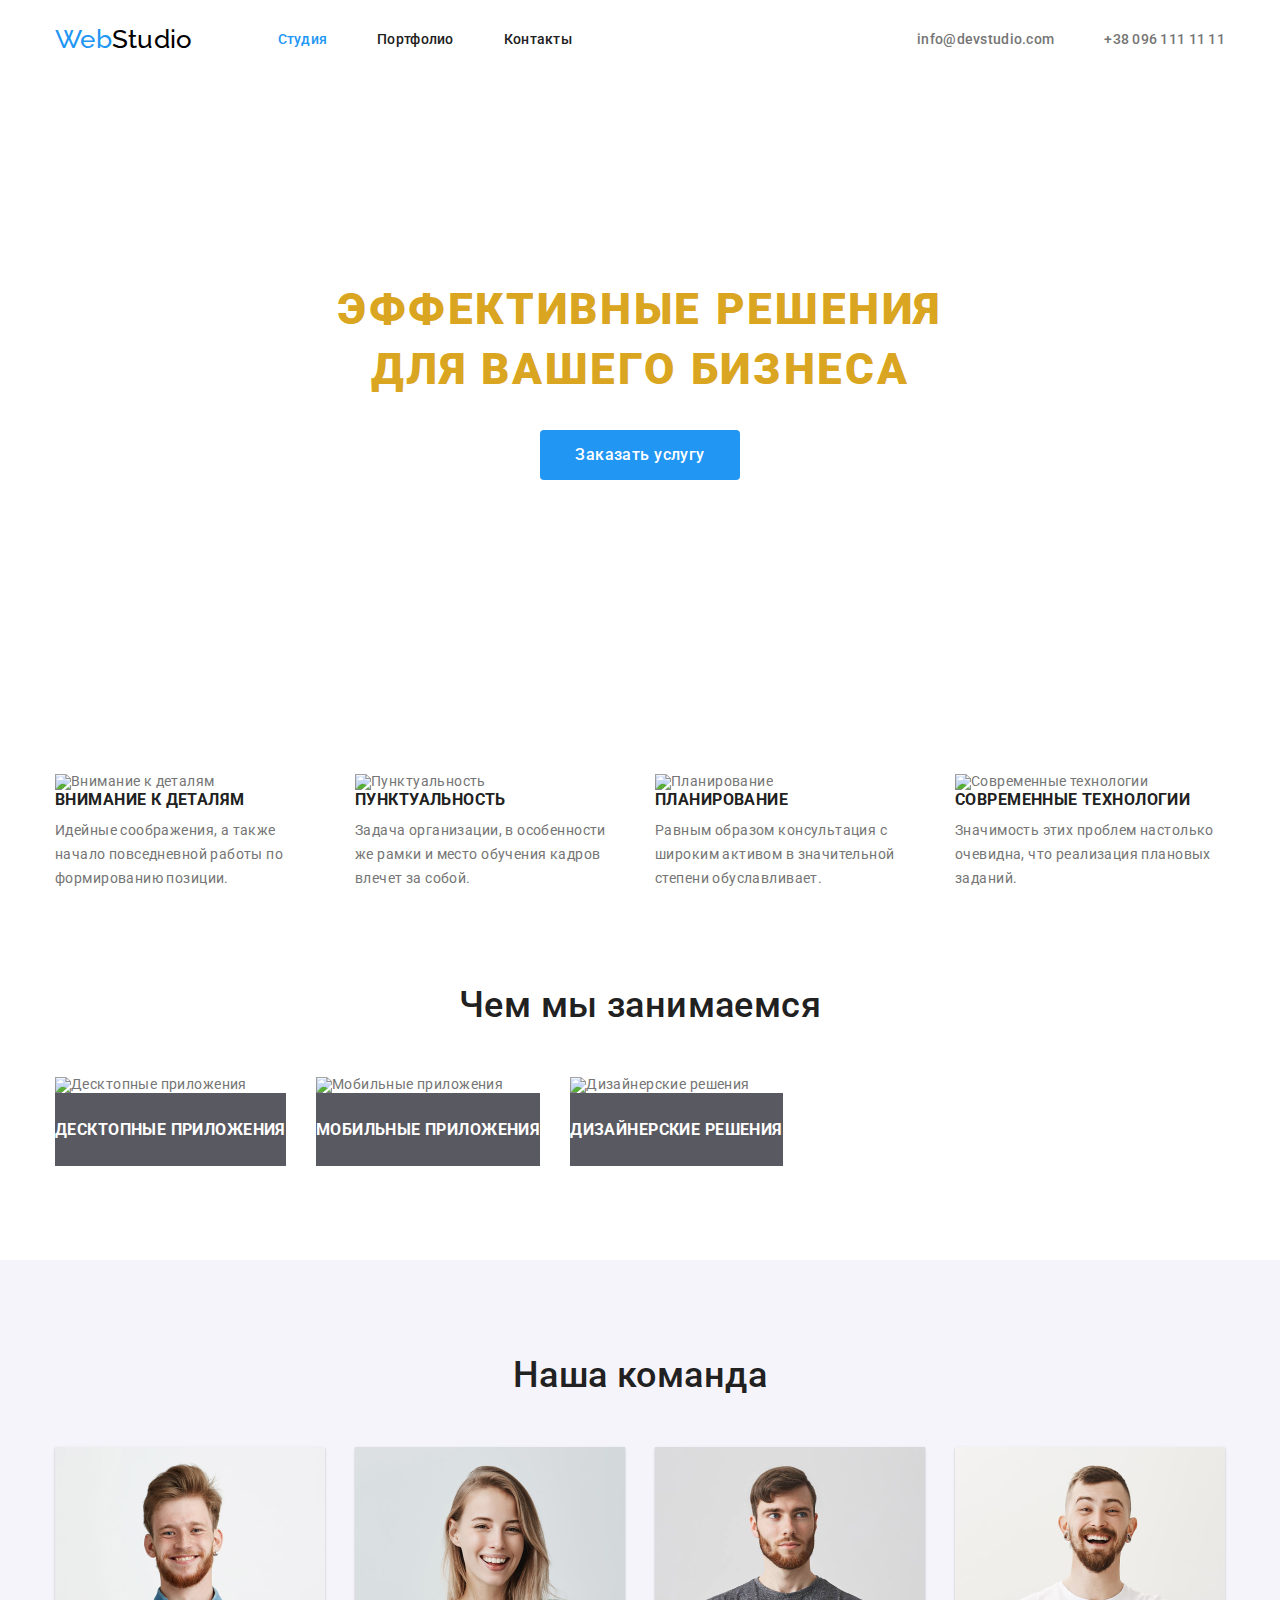
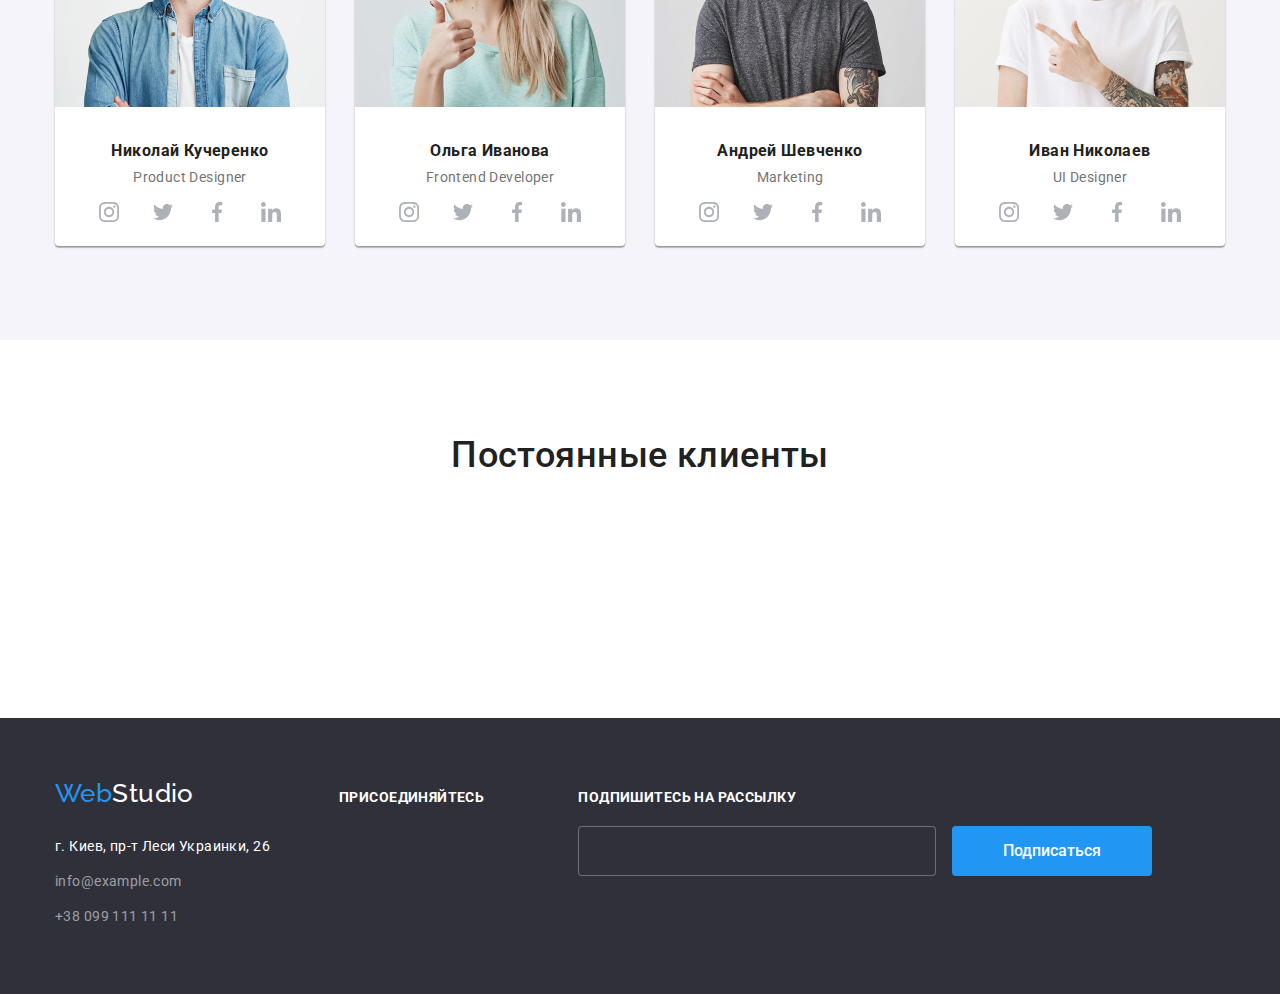
==== index.html @ 54e76c21 "1-е сохранение" ====
<!DOCTYPE html>
<html lang="ru">

<head>
  <meta charset="UTF-8">
  <meta name="viewport" content="width=device-width, initial-scale=1.0">
  <title>WebStudio</title>
  <link href="https://fonts.googleapis.com/css2?family=Raleway:wght@700&family=Roboto:wght@400;500;700;900&display=swap"
    rel="stylesheet">
  <link rel="stylesheet" href="https://cdnjs.cloudflare.com/ajax/libs/modern-normalize/0.7.0/modern-normalize.min.css">
  <link rel="stylesheet" href="./css/styles.css">
</head>

<body>
  <header class="page-header">
    <div class="contener main-nav">
      <nav class="site-nav">
        <a class="logo link" href="./index.html"><span class="logo web">Web</span>Studio</a> 
        <ul class="site-nav list">
          <li class="site-nav current"><a class="link" href="./index.html">Студия</a></li>
          <li><a class="link" href="./portfolio.html">Портфолио</a></li>
          <li><a class="link" href="">Контакты</a></li>
        </ul> 
      </nav>

      <address class="address">
        <ul class="address list">
          <li>
            <a class="link" href="mailto:info@devstudio.com">info@devstudio.com</a>
          </li>
          <li>
            <a class="link" href="callto:+380961111111">+38 096 111 11 11</a>
          </li>
        </ul>
      </address>
    </div>
  </header>

  <main>
    <section class="section hero">
      <div class="contener">
        <h1>Эффективные решения<br>для вашего бизнеса</h1>
        <a class="button link" href="">Заказать услугу</a>
      </div>
    </section>

    <!--Секция О нас-->
    <section class="about-us section">
      <div class="contener">
        <h2 hidden>О нас</h2>
        <ul class="about-us-items list">
          <li>
              <img src="#" alt="Внимание к деталям">
            <h3>Внимание к деталям</h3>
            <p>Идейные соображения, а также начало повседневной работы по формированию позиции.</p>
          </li>
          <li>
            <img src="#" alt="Пунктуальность">
            <h3>Пунктуальность</h3>
            <p>Задача организации, в особенности же рамки и место обучения кадров влечет за собой.</p>
          </li>
          <li>
            <img src="#" alt="Планирование">
            <h3>Планирование</h3>
            <p>Равным образом консультация с широким активом в значительной степени обуславливает.</p>
          </li>
          <li>
            <img src="#" alt="Современные технологии">
            <h3>Современные технологии</h3>
            <p>Значимость этих проблем настолько очевидна, что реализация плановых заданий.</p>
          </li>
        </ul>
      </div>
    </section>

    <!--Секция Чем мы занимаемся-->
    <section class="what-we-do section ">
      <div class="contener">
        <h2>Чем мы занимаемся</h2>
        <ul class="what-we-do-items list">
          <li>
            <img src="./images/What-we-do/do-img.jpg" alt="Десктопные приложения">
            <a class="link" href="">
              <h3>Десктопные приложения</h3>
            </a>
          </li>
          <li>
            <img src="./images/What-we-do/do-box.jpg" alt="Мобильные приложения">
            <a class="link" href="">
              <h3>Мобильные приложения</h3>
            </a>
          </li>
          <li>
            <img src="./images/What-we-do/do-img2.jpg" alt="Дизайнерские решения">
            <a class="link" href="">
              <h3>Дизайнерские решения</h3>
            </a>
          </li>
        </ul>
      </div>
    </section>

    <!--Секция Наша команда-->
    <section class="section our-team">
      <div class="contener">
        <h2>Наша команда</h2>
        <ul class="our-team-items list">

          <!--Карточка1-->
          <li class="our-team-item">
            <img src="./images/our-team/nikolay.jpg" alt="Николай Кучеренко">
            <h3>Николай Кучеренко</h3>
            <p>Product Designer</p>
            <ul class="our-team-cocial-list list">
              <li>
                <a class="link" href="" aria-label="иконка инстаграм">
                  <svg>
                    <use href="./images/our-team/svg/sprite.svg#instagram"></use>
                  </svg>
                </a>
              </li>
              <li>
                <a class="link" href="" aria-label="иконка твиттер">
                  <svg>
                    <use href="./images/our-team/svg/sprite.svg#twitter"></use>
                  </svg>
                </a>
              </li>
              <li>
                <a class="link" href="" aria-label="иконка фейсбук">
                  <svg>
                    <use href="./images/our-team/svg/sprite.svg#facebook"></use>
                  </svg>
                </a>
              </li>
              <li>
                <a class="link" href="" aria-label="иконка линкедин">
                  <svg>
                    <use href="./images/our-team/svg/sprite.svg#linkedin"></use>
                  </svg>
                </a>
              </li>
            </ul>
          </li>

          <!--Карточка2-->
          <li class="our-team-item">
            <img src="./images/our-team/olga.jpg" alt="Ольга Иванова">
            <h3>Ольга Иванова</h3>
            <p>Frontend Developer</p>
            <ul class="our-team-cocial-list list">
              <li>
                <a class="link" href="" aria-label="иконка инстаграм">
                  <svg>
                    <use href="./images/our-team/svg/sprite.svg#instagram"></use>
                  </svg>
                </a>
              </li>
              <li>
                <a class="link" href="" aria-label="иконка твиттер">
                  <svg>
                    <use href="./images/our-team/svg/sprite.svg#twitter"></use>
                  </svg>
                </a>
              </li>
              <li>
                <a class="link" href="" aria-label="иконка фейсбук">
                  <svg>
                    <use href="./images/our-team/svg/sprite.svg#facebook"></use>
                  </svg>
                </a>
              </li>
              <li>
                <a class="link" href="" aria-label="иконка линкедин">
                  <svg>
                    <use href="./images/our-team/svg/sprite.svg#linkedin"></use>
                  </svg>
                </a>
              </li>
            </ul>
          </li>
        
          <!--Карточка3-->
          <li class="our-team-item">
            <img src="./images/our-team/andrey.jpg" alt="Андрей Шевченко">
            <h3>Андрей Шевченко</h3>
            <p>Marketing</p>
            <ul class="our-team-cocial-list list">
              <li>
                <a class="link" href="" aria-label="иконка инстаграм">
                  <svg>
                    <use href="./images/our-team/svg/sprite.svg#instagram"></use>
                  </svg>
                </a>
              </li>
              <li>
                <a class="link" href="" aria-label="иконка твиттер">
                  <svg>
                    <use href="./images/our-team/svg/sprite.svg#twitter"></use>
                  </svg>
                </a>
              </li>
              <li>
                <a class="link" href="" aria-label="иконка фейсбук">
                  <svg>
                    <use href="./images/our-team/svg/sprite.svg#facebook"></use>
                  </svg>
                </a>
              </li>
              <li>
                <a class="link" href="" aria-label="иконка линкедин">
                  <svg>
                    <use href="./images/our-team/svg/sprite.svg#linkedin"></use>
                  </svg>
                </a>
              </li>
            </ul>
          </li>

          <!--Карточка4-->
          <li class="our-team-item">
            <img src="./images/our-team/ivan.jpg" alt="Иван Николаев">
            <h3>Иван Николаев</h3>
            <p>UI Designer</p>
            <ul class="our-team-cocial-list list">
              <li>
                <a class="link" href="" aria-label="иконка инстаграм">
                  <svg>
                    <use href="./images/our-team/svg/sprite.svg#instagram"></use>
                  </svg>
                </a>
              </li>
              <li>
                <a class="link" href="" aria-label="иконка твиттер">
                  <svg>
                    <use href="./images/our-team/svg/sprite.svg#twitter"></use>
                  </svg>
                </a>
              </li>
              <li>
                <a class="link" href="" aria-label="иконка фейсбук">
                  <svg>
                    <use href="./images/our-team/svg/sprite.svg#facebook"></use>
                  </svg>
                </a>
              </li>
              <li>
                <a class="link" href="" aria-label="иконка линкедин">
                  <svg>
                    <use href="./images/our-team/svg/sprite.svg#linkedin"></use>
                  </svg>
                </a>
              </li>
            </ul>
          </li>
        </ul>
      </div>
    </section>

    <!--Секция Постоянные клиенты-->
    <section class="our-clients section">
      <div class="contener">
        <h2>Постоянные клиенты</h2>
        <ul class="list">
          <li>
            <a class="link" href="">
              <img src="#" alt="">
            </a>
          </li>
          <li>
            <a class="link" href="">
              <img src="#" alt="">
            </a>
          </li>
          <li>
            <a class="link" href="">
              <img src="#" alt="">
            </a>
          </li>
          <li>
            <a class="link" href="">
              <img src="#" alt="">
            </a>
          </li>
          <li>
            <a class="link" href="">
              <img src="#" alt="">
            </a>
          </li>
          <li>
            <a class="link" href="">
              <img src="#" alt="">
            </a>
          </li>
        </ul>
      </div>
    </section>
  </main>
  
  <footer>
    <div class="footer contener">

      <div class="footer-address">
        <a class="footer logo link" href="./index.html"><span class="logo web">Web</span>Studio</a>
        <ul class="footer list">
          <li>г. Киев, пр-т Леси Украинки, 26</li>
          <li><a class="link" href="mailto:info@example.com">info@example.com</a></li>
          <li><a class="link" href="callto:+380991111111">+38 099 111 11 11</a></li>
        </ul>
      </div>
      
      <div class="footer-join-us">
        <b class="footer-titles">Присоединяйтесь</b>
        <ul class="list">
          <li><a class="link" href="" aria-label="иконка инстаграм"></a></li>
          <li><a class="link" href="" aria-label="иконка твиттер"></a></li>
          <li><a class="link" href="" aria-label="иконка фейсбук"></a></li>
          <li><a class="link" href="" aria-label="иконка линкедин"></a></li>
        </ul>
      </div>
      
      <div class="footer-subscribe-form">
        <b class="footer-titles">Подпишитесь на рассылку</b><br>
        <input type="email" name="#" id="#">
        <button class="button">Подписаться</button>
      </div>
    </div>
  </footer>
</body>

</html>
---- css/styles.css ----
:root{
    --primary-text-color: #757575;
    --title-text-color: #212121;
    --accent-color: #2196F3;
    --primary-bg-color: #ffffff;
    --second-bg-color: #F5F4FA;
}

html {
  box-sizing: border-box;
}

*,
*::before,
*::after {
  box-sizing: inherit;

}

body{
    background-color: var(--primary-bg-color);
    color: var(--primary-text-color);
    font-family: 'Raleway', sans-serif;
    font-family: 'Roboto', sans-serif;
    font-weight: normal;
    font-size: 14px;
    line-height: 1.14;
    letter-spacing: 0.03em;
}

.link{
    text-decoration: none;
}

h1{
    font-weight: 900;
    font-size: 44px;
    line-height: 1.36;
    letter-spacing: 0.06em;
    text-transform: uppercase;
}
h2{
    color: var(--title-text-color);
    font-weight: 500;
    font-size: 36px;
    line-height: 1.19;
}

h3{
    color: var(--title-text-color);
    font-weight: 700;
    text-transform: uppercase;
    font-size: 16px;
    line-height: 1.19;
}

footer {
    background-color: #2F303A;;
}

.footer.list{
    line-height: 2.5;
}

.footer.list a{
    color: #ffffff8a;
}

.footer-address{
    color: var(--primary-bg-color);
}

.footer-titles{
    color: var(--primary-bg-color);
    text-transform: uppercase;
}


.list{
    list-style: none;
    padding: 0;
    margin: 0;
}

/* Logo */

.logo.link{
    color: #000000;
    font-family: Raleway;
    font-weight: 500;
    font-size: 26px;
    line-height: 1.19;
    padding-top: 24px;
    padding-bottom: 25px;
    
}

.logo .web{
    color: var(--accent-color);
}

.footer.logo.link{
    color: var(--primary-bg-color);
}

/* Header */

.page-header{
    font-weight: 500;
    letter-spacing: 0.02em
}

.contener{
    margin-left: auto;
    margin-right: auto;
    width: 1200px;
    padding-left: 15px;
    padding-right: 15px;
}

.main-nav{
    display: flex;
    align-items: center;
}

/* Site nav */

.site-nav{
    display: flex;
    align-items: center;
}

.site-nav ul{
    margin-left: 85px;
}

.site-nav li:not(:last-child){
    margin-right: 50px;
}

.site-nav li{
    display: block;
} 

.site-nav a{
    display: block;
    padding-top: 32px;
    padding-bottom: 32px;

    color: var(--title-text-color);
}

.site-nav .list a:hover,
.site-nav .list a:focus{
    color: var(--accent-color);
}

.site-nav .current a{
    color: var(--accent-color);
}

/* Address */

.address.list{
    display: flex;
}

.address{
    margin-left: auto;
}

.address li{
    padding-top: 32px;
    padding-bottom: 32px;
}

.address li:not(:last-child){
    margin-right: 50px;
}

.address a{
    color: var(--primary-text-color);
    font-style: normal;
}

.address a:hover,
.address a:focus{
    color: var(--accent-color);
}

/* Section */

/* Section Hero */

.section.hero h1{
    color: goldenrod; /* После установки фоновой картинки изменить на #FFFFFF */
    margin-top: 0;
    margin-bottom: 30px;
}
.hero{
    text-align: center;
}

.section.hero{
    padding-top: 200px;
    padding-bottom: 200px;
    /* background-color: #cccccc;
    background-image: url("../images/hero/hero-bg.jpg");
    background: rgba(47, 48, 58, 0.8);
    height: 600px;
    background-position: center; 
    background-repeat: no-repeat; 
    background-size: cover; */
}

/* About us */

.about-us.section{
    padding-top: 94px;
    padding-bottom: 47px;
}

.about-us-items{
    display: flex;
    margin: -15px;
}

.about-us-items li{
    width: 270px;
    margin: 15px;
}

.about-us.section h3{
    margin-top: 0;
    margin-bottom: 10px;
}

.about-us.section p{
    line-height: 1.71;
    margin-top: 0;
    margin-bottom: 0;
}

/* Section What we do */

.what-we-do-items{
    display: flex;
    margin: -15px;
}

.what-we-do-items li{
    margin: 15px;
}

.what-we-do h3{
    color: var(--primary-bg-color);
    background-color: rgba(47, 48, 58, 0.8);
    text-align: center;
    margin-top: 0;
    margin-bottom: 0;
    padding-top: 27px;
    padding-bottom: 27px;
}

.what-we-do.section{
    padding-top: 47px;
    padding-bottom: 94px;
}

.what-we-do h2{
    margin-top: 0;
    margin-bottom: 50px;
    text-align: center;
}

/* Section Our team */

.section.our-team{
    padding-top: 94px;
    padding-bottom: 94px;
    background: var(--second-bg-color);
}

.our-team-items{
    display: flex;
    margin: -15px;
}

.our-team-items > li{
    margin: 15px;
    background-color: var(--primary-bg-color);
    text-align: center;
    box-shadow: 0px 2px 1px rgba(0, 0, 0, 0.2), 0px 1px 1px rgba(0, 0, 0, 0.14), 0px 1px 3px rgba(0, 0, 0, 0.12);
    border-radius: 0px 0px 4px 4px;
}

/* .our-team-items li:not(:last-child){
    margin-right: 30px;
} */

.our-team h2{
    margin-top: 0;
    margin-bottom: 50px;
    text-align: center;
}

.our-team img{
    margin-bottom: 30px;

}

.our-team h3{
    text-transform: capitalize;
    margin-top: 0;
    margin-bottom: 10px;
}

.our-team p{
    margin-top: 0;
    margin-bottom: 16px;
}

/* our-team-cocial-list icons SVG */

.our-team-cocial-list{
    display: flex;
    margin: -5px;
    align-items: center;
    justify-content: center;
}

.our-team-cocial-list li{
    margin: 5px;
}

.our-team-cocial-list a{
    display: flex;
    width: 44px;
    height: 44px;
    border-radius: 44px;
    background-color: #fff;
    justify-content: center;
    align-items: center;
}

.our-team-cocial-list svg{
    width: 20px;
    height: 20px;
    margin-bottom: 24px;
}

/* Section Our Clients */

.our-clients.section{
    padding-top: 94px;
    padding-bottom: 95px;
}

.our-clients h2{
    margin-top: 0;
    margin-bottom: 50px;
    text-align: center;
}

/* Footer */

.footer.contener{
    display: flex;
}

.footer.logo.link{
    display: block;
    padding-top: 0;
    padding-bottom: 20px;
}

.footer-address{
    margin-top: 60px;
    margin-right: 69px;
    margin-bottom: 60px;
}

.footer-join-us{
    margin-top: 72px;
    margin-right: 94px;
}

.footer-subscribe-form{
    margin-top: 72px;
}

.footer-subscribe-form input{
    width: 358px;
    height: 50px;
    margin-top: 20px;
    margin-right: 12px;
    background-color: #2F303A;
    border: 1px solid rgba(255, 255, 255, 0.3);
    border-radius: 4px;
    color: rgba(255, 255, 255, 0.6);;
}

/* Button */

.button{
    color: var(--primary-bg-color);
    background-color: var(--accent-color);
    font-weight: 500;
    font-size: 16px;
    line-height: 1.87;
    display: inline-block;
    border-radius: 4px;
    padding: 10px 32px;
    min-width: 200px;
    height: 50px;
    text-align: center;
    border: none;
}


/* Portfolio */

.portfolio.section{
    padding-top: 93px;
    padding-bottom: 74px;
    border: 1px solid #ECECEC;
}

/* Button выбора работ портфолио */

.portfolio-buttons{
    margin-bottom: 34px;
    display: flex;
    justify-content: center;
}

.portfolio-buttons ul{
    display: flex;
}

.portfolio-buttons li:not(:last-child){
    margin-right: 8px;
}

.portfolio-button{
    color: var(--title-text-color);
    background: var(--second-bg-color);
    font-weight: 500;
    font-size: 16px;
    line-height: 1.62;
    display: inline-block;
    border-radius: 4px;
    padding: 6px 22px;
    height: 38px;
    text-align: center;
    border: none;
}

/* Portfolio Items */

/* Вариант №1 вёрстки элементов портфолио */
/*
.portfolio-item{
    display: flex;
    flex-wrap: wrap;
    justify-content: center
}

.portfolio-item li{
    width: 370px;
}

.portfolio-item li:not(:nth-child(3n)){
    margin-right: 30px;
}

.portfolio-item li:not(:nth-last-child(-n + 3)){
    margin-bottom: 30px;
}
*/

/* Вариант №2 вёрстки элементов портфолио */
/*
.portfolio-item{
    display: flex;
    flex-wrap: wrap;
    justify-content: center
}

.portfolio-item li{
    width: calc((100% - 30px*2) / 3 );
}

.portfolio-item li:not(:nth-child(3n)){
    margin-right: 30px;
}

.portfolio-item li:not(:nth-last-child(-n + 3)){
    margin-bottom: 30px;
} 
*/

/* Вариант №3 вёрстки элементов портфолио */

.portfolio-item{
    display: flex;
    flex-wrap: wrap;
    justify-content: center;
    margin: -15px;
}

.portfolio-item li{
    width: 370px;
}

.portfolio-item li{
    margin: 15px;
}
/* Конец Вариант №3 вёрстки элементов портфолио */

.portfolio-item img{
    margin-bottom: 20px;
}

.portfolio-item a{
    color: var(--primary-text-color);
    display: block;
}
.portfolio-item h3{
    text-transform: capitalize;
    margin-top: 0;
    margin-bottom: 4;
}

.portfolio-item .active-paragraph{
    color: var(--primary-bg-color);
    background-color: var(--accent-color);
    margin-top: 0;
    margin-bottom: 0;
}

.portfolio-item p{
    margin-top: 0;
    margin-bottom: 20px;
}


/* Для проверки вёрстки */
/* ouline: 2px solid color: tomato; */
/* background-color: tomato */
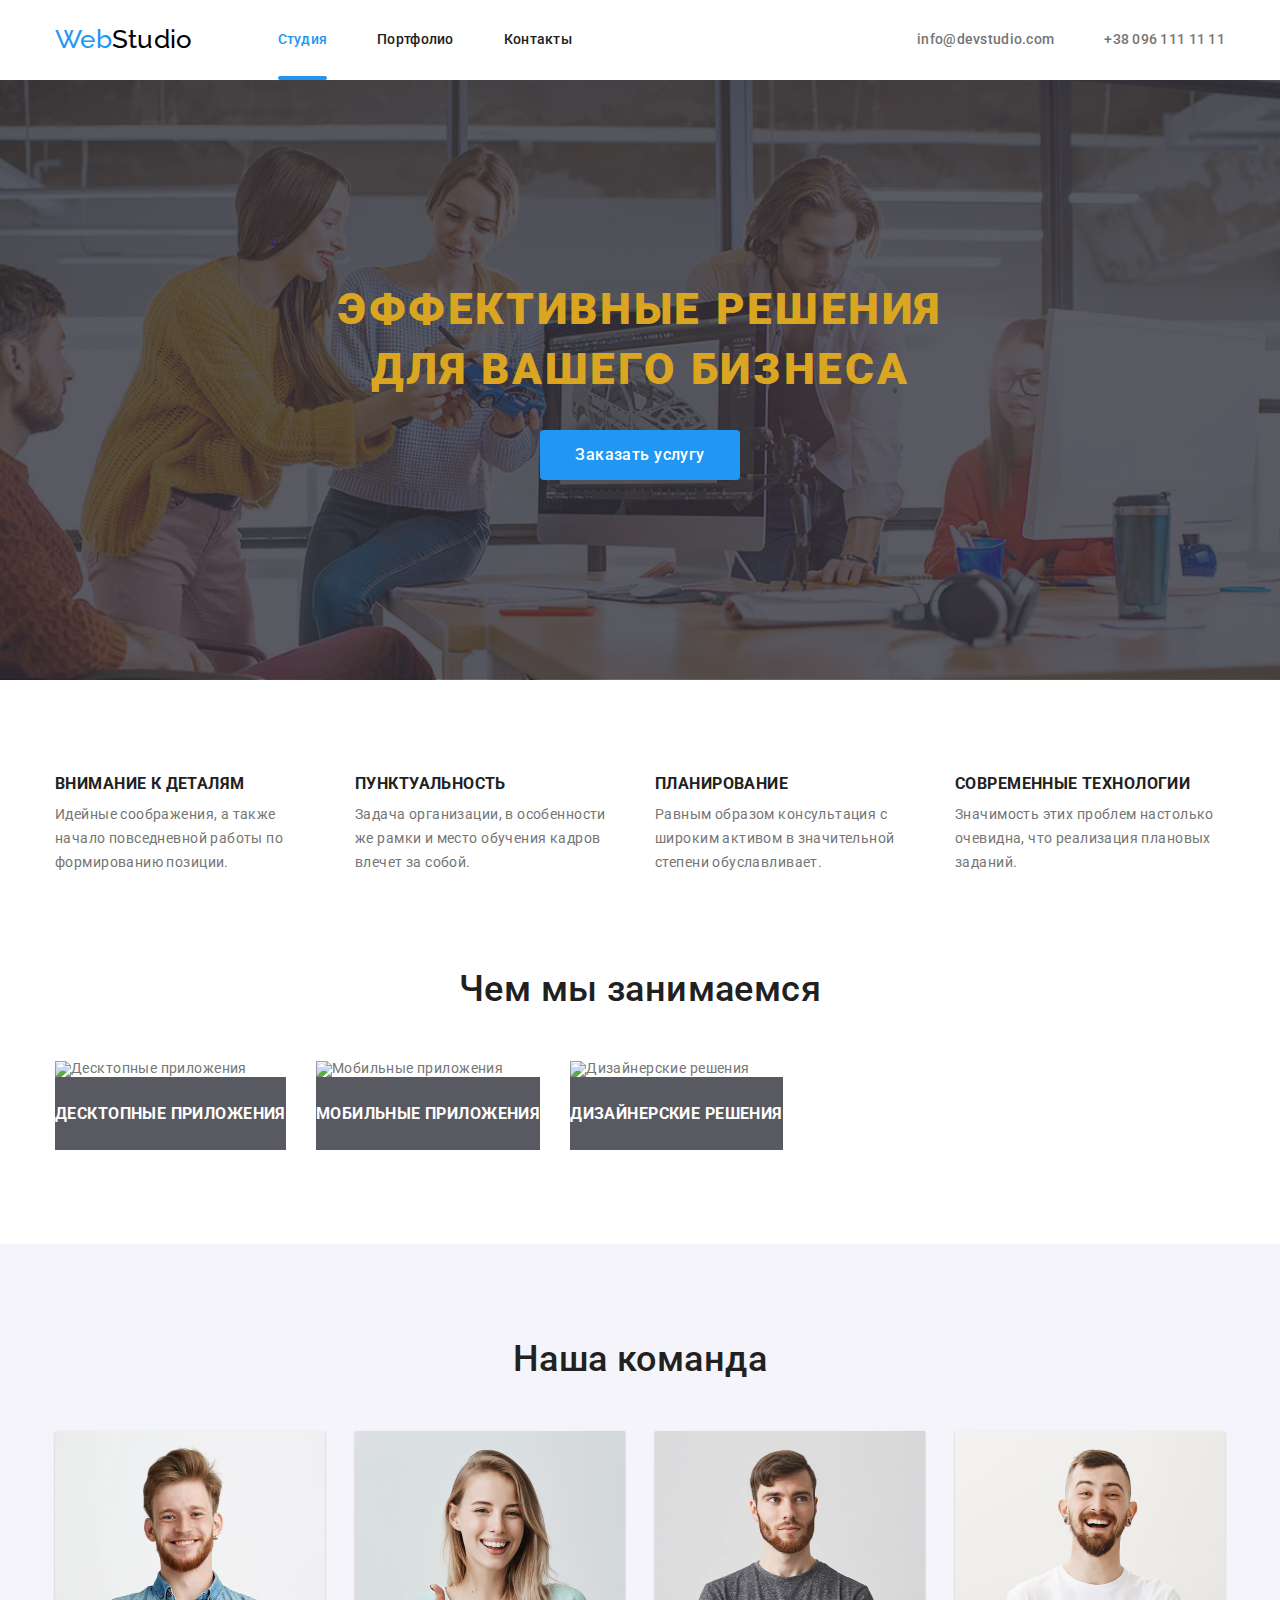
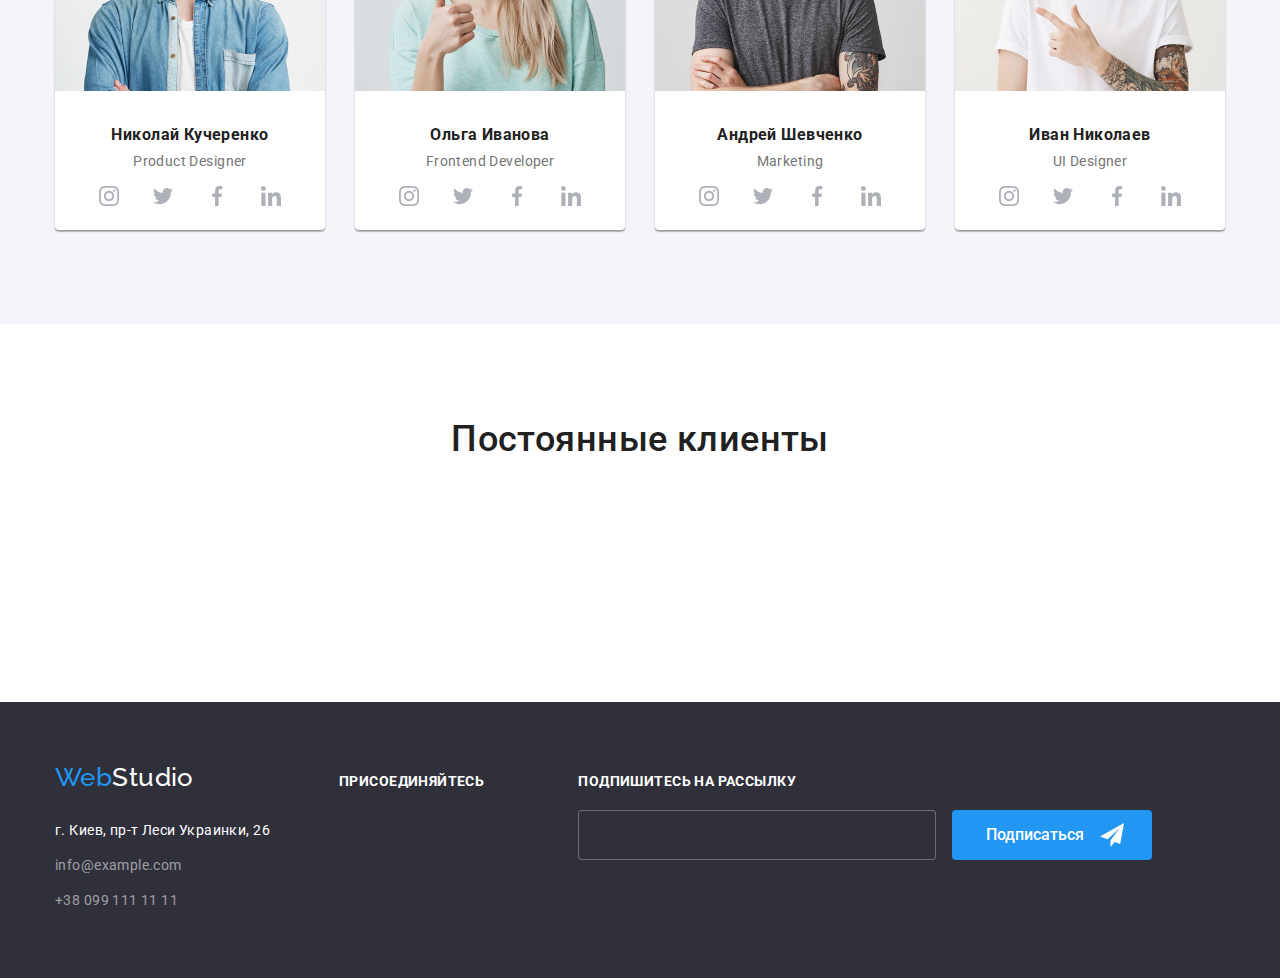
==== commit 864d3980: "Частично сделано ДЗ 4" ====
--- a/index.html
+++ b/index.html
@@ -37,6 +37,8 @@
   </header>
 
   <main>
+
+    <!-- HERO-->
     <section class="section hero">
       <div class="contener">
         <h1>Эффективные решения<br>для вашего бизнеса</h1>
@@ -50,22 +52,21 @@
         <h2 hidden>О нас</h2>
         <ul class="about-us-items list">
           <li>
-              <img src="#" alt="Внимание к деталям">
+            <!-- <svg>
+              <use href="./images/our-team/svg/sprite.svg#instagram"></use>
+            </svg> -->
             <h3>Внимание к деталям</h3>
             <p>Идейные соображения, а также начало повседневной работы по формированию позиции.</p>
           </li>
           <li>
-            <img src="#" alt="Пунктуальность">
             <h3>Пунктуальность</h3>
             <p>Задача организации, в особенности же рамки и место обучения кадров влечет за собой.</p>
           </li>
           <li>
-            <img src="#" alt="Планирование">
             <h3>Планирование</h3>
             <p>Равным образом консультация с широким активом в значительной степени обуславливает.</p>
           </li>
           <li>
-            <img src="#" alt="Современные технологии">
             <h3>Современные технологии</h3>
             <p>Значимость этих проблем настолько очевидна, что реализация плановых заданий.</p>
           </li>
@@ -322,7 +323,7 @@
       <div class="footer-subscribe-form">
         <b class="footer-titles">Подпишитесь на рассылку</b><br>
         <input type="email" name="#" id="#">
-        <button class="button">Подписаться</button>
+        <button class="button subscribe-aircraft">Подписаться</button>
       </div>
     </div>
   </footer>
--- a/css/styles.css
+++ b/css/styles.css
@@ -150,13 +150,25 @@
     color: var(--title-text-color);
 }
 
-.site-nav .list a:hover,
-.site-nav .list a:focus{
+.site-nav.list a:hover,
+.site-nav.list a:focus{
     color: var(--accent-color);
 }
 
-.site-nav .current a{
+.site-nav.current a{
     color: var(--accent-color);
+    padding-bottom: 28px;
+}
+
+.site-nav.current::after{
+    display: block;
+    width: 100%;
+    height: 4px;
+    background-color: var(--accent-color);
+    border-radius: 2px;
+    content: "";
+    margin-left: auto;
+    margin-right: auto;
 }
 
 /* Address */
@@ -190,15 +202,26 @@
 
 /* Section */
 
-/* Section Hero */
+/* Section HERO */
+
+.section.hero{
+    text-align: center;
+
+    max-width: 1600px;
+    margin-left: auto;
+    margin-right: auto;
+
+    background-repeat: no-repeat;
+    background-position: center;
+    background-image: linear-gradient(
+        to right, rgba(47, 48, 58, 0.8), rgba(47, 48, 58, 0.8)),
+        url("../images/hero/hero-bg.jpg");
+}
 
 .section.hero h1{
     color: goldenrod; /* После установки фоновой картинки изменить на #FFFFFF */
     margin-top: 0;
     margin-bottom: 30px;
-}
-.hero{
-    text-align: center;
 }
 
 .section.hero{
@@ -229,6 +252,19 @@
     width: 270px;
     margin: 15px;
 }
+
+/* .about-us-items li:before{
+    display: block;
+    width: 270px;
+    height: 120px;
+    background-color: var(--second-bg-color);
+    background-image: url("../images/about-us/antenna.png");
+    background-repeat: no-repeat;
+    background-position: center;
+    border-radius: 4px;
+    content: "";
+    margin-bottom: 30px;
+} */
 
 .about-us.section h3{
     margin-top: 0;
@@ -417,6 +453,15 @@
     border: none;
 }
 
+.button.subscribe-aircraft{
+    background-image: url("../images/subscribe-aircraft.png");
+    background-repeat: no-repeat;
+    background-position: right 28px center;
+    padding-right: 62px;
+    padding-left: 29px;
+    
+}
+
 
 /* Portfolio */
 
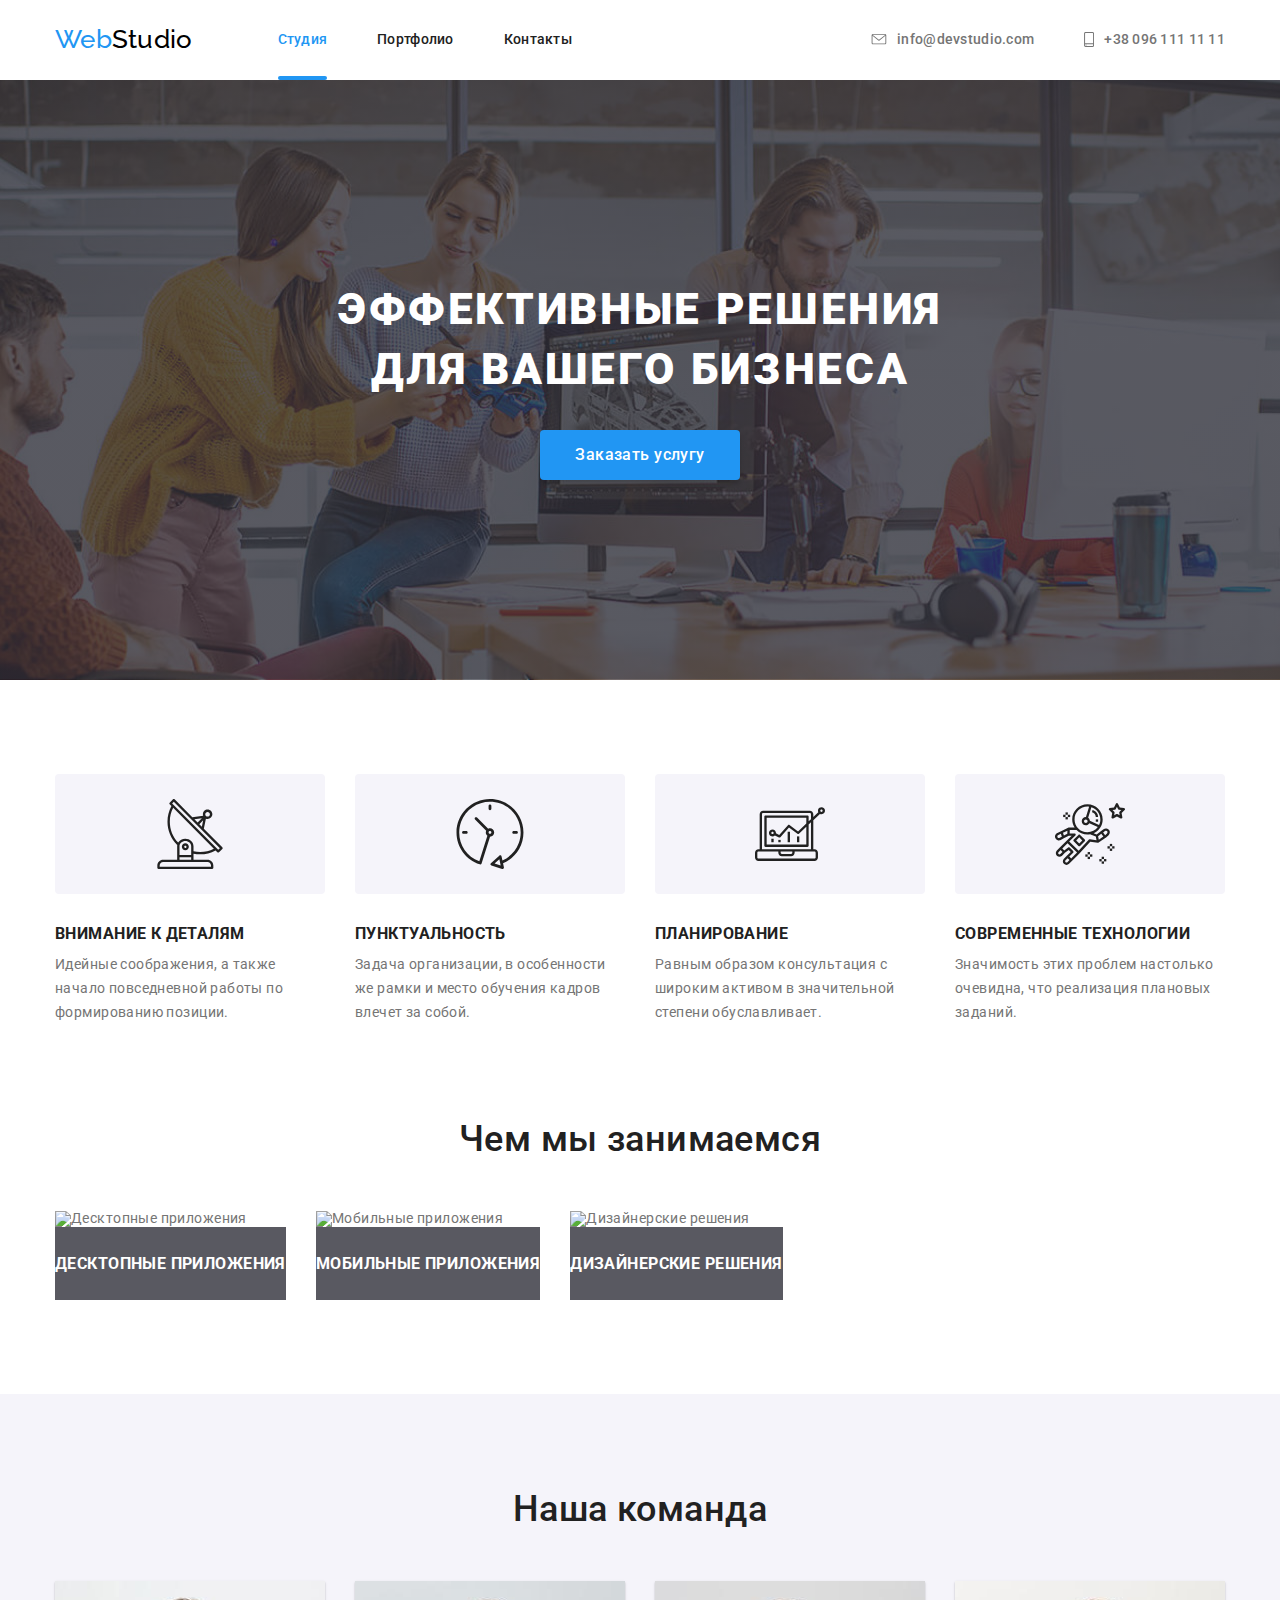
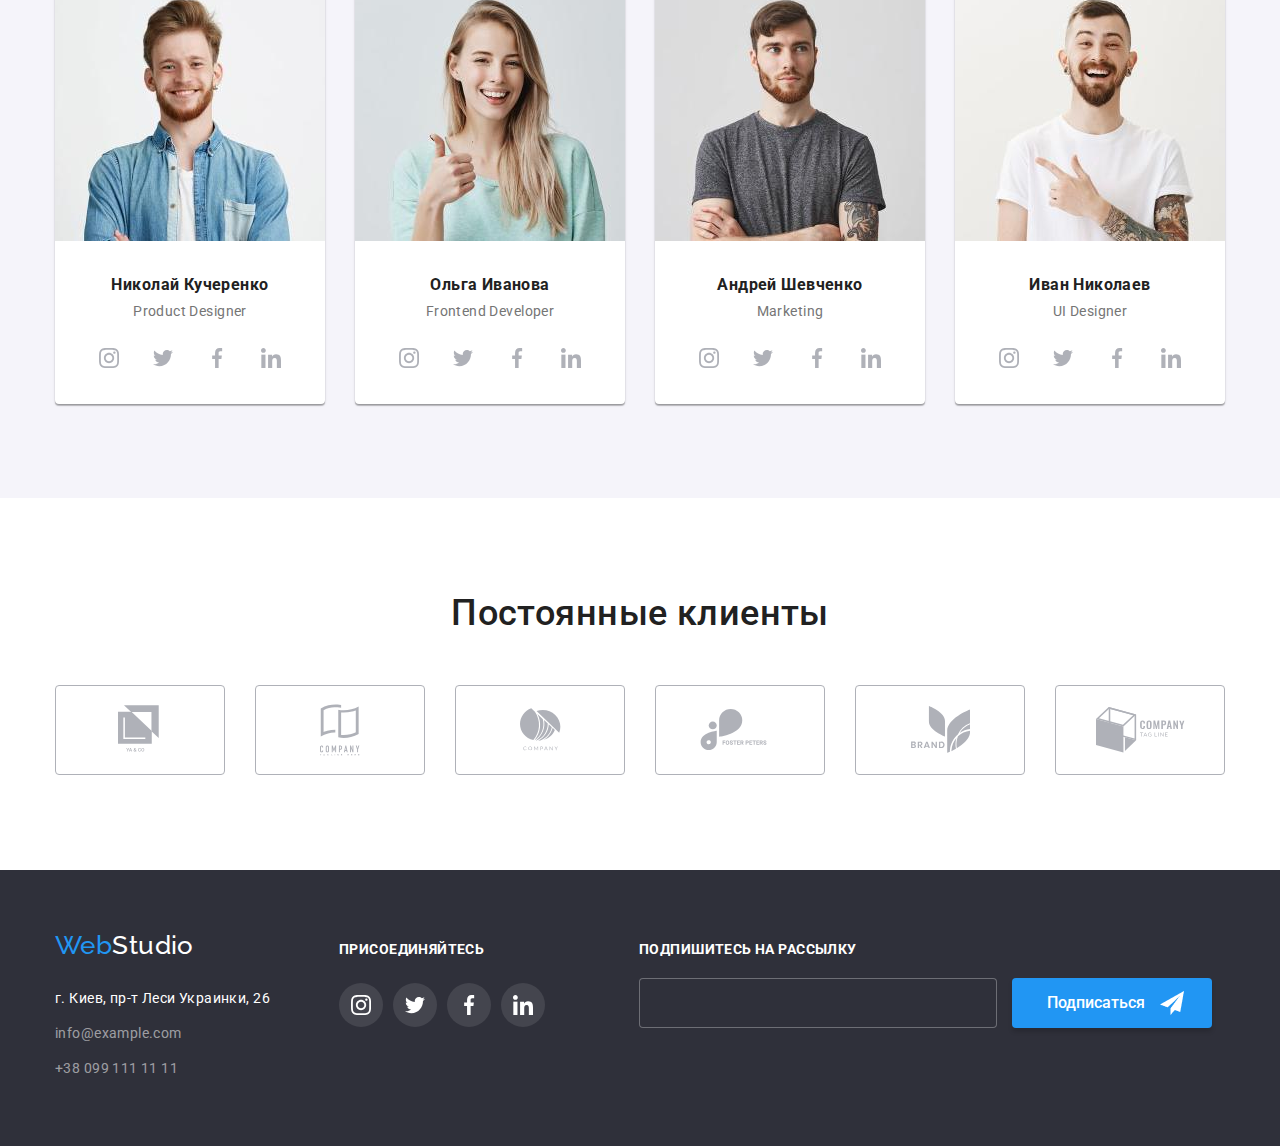
==== commit 929a2fda: "HW 4" ====
--- a/index.html
+++ b/index.html
@@ -26,10 +26,20 @@
       <address class="address">
         <ul class="address list">
           <li>
-            <a class="link" href="mailto:info@devstudio.com">info@devstudio.com</a>
-          </li>
-          <li>
-            <a class="link" href="callto:+380961111111">+38 096 111 11 11</a>
+            <a class="address-mail link" href="mailto:info@devstudio.com">
+              <svg>
+                <use href="./images/sprite.svg#icon-mail"></use>
+              </svg>
+              info@devstudio.com
+            </a>
+          </li>
+          <li>
+            <a class="address-smartphone link" href="callto:+380961111111">
+              <svg>
+                <use href="./images/sprite.svg#icon-smartphone"></use>
+              </svg>
+              +38 096 111 11 11
+            </a>
           </li>
         </ul>
       </address>
@@ -52,21 +62,38 @@
         <h2 hidden>О нас</h2>
         <ul class="about-us-items list">
           <li>
-            <!-- <svg>
-              <use href="./images/our-team/svg/sprite.svg#instagram"></use>
-            </svg> -->
+            <div class="about-us-items-bg">
+              <svg>
+                <use href="./images/sprite.svg#antenna"></use>
+              </svg>
+            </div>
             <h3>Внимание к деталям</h3>
             <p>Идейные соображения, а также начало повседневной работы по формированию позиции.</p>
           </li>
           <li>
+            <div class="about-us-items-bg">
+              <svg>
+                <use href="./images/sprite.svg#clock"></use>
+              </svg>
+            </div>            
             <h3>Пунктуальность</h3>
             <p>Задача организации, в особенности же рамки и место обучения кадров влечет за собой.</p>
           </li>
           <li>
+            <div class="about-us-items-bg">
+              <svg>
+                <use href="./images/sprite.svg#diagram"></use>
+              </svg>
+            </div>
             <h3>Планирование</h3>
             <p>Равным образом консультация с широким активом в значительной степени обуславливает.</p>
           </li>
           <li>
+            <div class="about-us-items-bg">
+              <svg>
+                <use href="./images/sprite.svg#astronaut"></use>
+              </svg>
+            </div>
             <h3>Современные технологии</h3>
             <p>Значимость этих проблем настолько очевидна, что реализация плановых заданий.</p>
           </li>
@@ -116,28 +143,28 @@
               <li>
                 <a class="link" href="" aria-label="иконка инстаграм">
                   <svg>
-                    <use href="./images/our-team/svg/sprite.svg#instagram"></use>
+                    <use href="./images/sprite.svg#instagram"></use>
                   </svg>
                 </a>
               </li>
               <li>
                 <a class="link" href="" aria-label="иконка твиттер">
                   <svg>
-                    <use href="./images/our-team/svg/sprite.svg#twitter"></use>
+                    <use href="./images/sprite.svg#twitter"></use>
                   </svg>
                 </a>
               </li>
               <li>
                 <a class="link" href="" aria-label="иконка фейсбук">
                   <svg>
-                    <use href="./images/our-team/svg/sprite.svg#facebook"></use>
+                    <use href="./images/sprite.svg#facebook"></use>
                   </svg>
                 </a>
               </li>
               <li>
                 <a class="link" href="" aria-label="иконка линкедин">
                   <svg>
-                    <use href="./images/our-team/svg/sprite.svg#linkedin"></use>
+                    <use href="./images/sprite.svg#linkedin"></use>
                   </svg>
                 </a>
               </li>
@@ -153,28 +180,28 @@
               <li>
                 <a class="link" href="" aria-label="иконка инстаграм">
                   <svg>
-                    <use href="./images/our-team/svg/sprite.svg#instagram"></use>
+                    <use href="./images/sprite.svg#instagram"></use>
                   </svg>
                 </a>
               </li>
               <li>
                 <a class="link" href="" aria-label="иконка твиттер">
                   <svg>
-                    <use href="./images/our-team/svg/sprite.svg#twitter"></use>
+                    <use href="./images/sprite.svg#twitter"></use>
                   </svg>
                 </a>
               </li>
               <li>
                 <a class="link" href="" aria-label="иконка фейсбук">
                   <svg>
-                    <use href="./images/our-team/svg/sprite.svg#facebook"></use>
+                    <use href="./images/sprite.svg#facebook"></use>
                   </svg>
                 </a>
               </li>
               <li>
                 <a class="link" href="" aria-label="иконка линкедин">
                   <svg>
-                    <use href="./images/our-team/svg/sprite.svg#linkedin"></use>
+                    <use href="./images/sprite.svg#linkedin"></use>
                   </svg>
                 </a>
               </li>
@@ -190,28 +217,28 @@
               <li>
                 <a class="link" href="" aria-label="иконка инстаграм">
                   <svg>
-                    <use href="./images/our-team/svg/sprite.svg#instagram"></use>
+                    <use href="./images/sprite.svg#instagram"></use>
                   </svg>
                 </a>
               </li>
               <li>
                 <a class="link" href="" aria-label="иконка твиттер">
                   <svg>
-                    <use href="./images/our-team/svg/sprite.svg#twitter"></use>
+                    <use href="./images/sprite.svg#twitter"></use>
                   </svg>
                 </a>
               </li>
               <li>
                 <a class="link" href="" aria-label="иконка фейсбук">
                   <svg>
-                    <use href="./images/our-team/svg/sprite.svg#facebook"></use>
+                    <use href="./images/sprite.svg#facebook"></use>
                   </svg>
                 </a>
               </li>
               <li>
                 <a class="link" href="" aria-label="иконка линкедин">
                   <svg>
-                    <use href="./images/our-team/svg/sprite.svg#linkedin"></use>
+                    <use href="./images/sprite.svg#linkedin"></use>
                   </svg>
                 </a>
               </li>
@@ -227,28 +254,28 @@
               <li>
                 <a class="link" href="" aria-label="иконка инстаграм">
                   <svg>
-                    <use href="./images/our-team/svg/sprite.svg#instagram"></use>
+                    <use href="./images/sprite.svg#instagram"></use>
                   </svg>
                 </a>
               </li>
               <li>
                 <a class="link" href="" aria-label="иконка твиттер">
                   <svg>
-                    <use href="./images/our-team/svg/sprite.svg#twitter"></use>
+                    <use href="./images/sprite.svg#twitter"></use>
                   </svg>
                 </a>
               </li>
               <li>
                 <a class="link" href="" aria-label="иконка фейсбук">
                   <svg>
-                    <use href="./images/our-team/svg/sprite.svg#facebook"></use>
+                    <use href="./images/sprite.svg#facebook"></use>
                   </svg>
                 </a>
               </li>
               <li>
                 <a class="link" href="" aria-label="иконка линкедин">
                   <svg>
-                    <use href="./images/our-team/svg/sprite.svg#linkedin"></use>
+                    <use href="./images/sprite.svg#linkedin"></use>
                   </svg>
                 </a>
               </li>
@@ -265,32 +292,44 @@
         <ul class="list">
           <li>
             <a class="link" href="">
-              <img src="#" alt="">
-            </a>
-          </li>
-          <li>
-            <a class="link" href="">
-              <img src="#" alt="">
-            </a>
-          </li>
-          <li>
-            <a class="link" href="">
-              <img src="#" alt="">
-            </a>
-          </li>
-          <li>
-            <a class="link" href="">
-              <img src="#" alt="">
-            </a>
-          </li>
-          <li>
-            <a class="link" href="">
-              <img src="#" alt="">
-            </a>
-          </li>
-          <li>
-            <a class="link" href="">
-              <img src="#" alt="">
+              <svg width="45" height="50">
+                <use href="./images/sprite.svg#ja-and-co"></use>
+              </svg> 
+            </a>
+          </li>
+          <li>
+            <a class="link" href="">
+              <svg width="40" height="52">
+                <use href="./images/sprite.svg#company-tagline-here"></use>
+              </svg>
+            </a>
+          </li>
+          <li>
+            <a class="link" href="">
+              <svg width="41" height="43">
+                <use href="./images/sprite.svg#company"></use>
+              </svg>
+            </a>
+          </li>
+          <li>
+            <a class="link" href="">
+              <svg width="80" height="42">
+                <use href="./images/sprite.svg#foster-peters"></use>
+              </svg>
+            </a>
+          </li>
+          <li>
+            <a class="link" href="">
+              <svg width="59" height="47">
+                <use href="./images/sprite.svg#brand"></use>
+              </svg>
+            </a>
+          </li>
+          <li>
+            <a class="link" href="">
+              <svg width="89" height="46">
+                <use href="./images/sprite.svg#company-tag-line"></use>
+              </svg>
             </a>
           </li>
         </ul>
@@ -313,17 +352,41 @@
       <div class="footer-join-us">
         <b class="footer-titles">Присоединяйтесь</b>
         <ul class="list">
-          <li><a class="link" href="" aria-label="иконка инстаграм"></a></li>
-          <li><a class="link" href="" aria-label="иконка твиттер"></a></li>
-          <li><a class="link" href="" aria-label="иконка фейсбук"></a></li>
-          <li><a class="link" href="" aria-label="иконка линкедин"></a></li>
+          <li>
+            <a class="link" href="" aria-label="иконка инстаграм">
+              <svg>
+                <use href="./images/sprite.svg#instagram"></use>
+              </svg>
+            </a>
+          </li>
+          <li>
+            <a class="link" href="" aria-label="иконка твиттер">
+              <svg>
+                <use href="./images/sprite.svg#twitter"></use>
+              </svg>
+            </a>
+          </li>
+          <li>
+            <a class="link" href="" aria-label="иконка фейсбук">
+              <svg>
+                <use href="./images/sprite.svg#facebook"></use>
+              </svg>
+            </a>
+          </li>
+          <li>
+            <a class="link" href="" aria-label="иконка линкедин">
+              <svg>
+                <use href="./images/sprite.svg#linkedin"></use>
+              </svg>
+            </a>
+          </li>
         </ul>
       </div>
       
       <div class="footer-subscribe-form">
         <b class="footer-titles">Подпишитесь на рассылку</b><br>
         <input type="email" name="#" id="#">
-        <button class="button subscribe-aircraft">Подписаться</button>
+        <button class="button subscribe-icon-send">Подписаться</button>
       </div>
     </div>
   </footer>
--- a/css/styles.css
+++ b/css/styles.css
@@ -4,6 +4,7 @@
     --accent-color: #2196F3;
     --primary-bg-color: #ffffff;
     --second-bg-color: #F5F4FA;
+    --svg-bg-color: #AFB1B8;
 }
 
 html {
@@ -13,8 +14,12 @@
 *,
 *::before,
 *::after {
-  box-sizing: inherit;
-
+  box-sizing: inherit; 
+}
+
+*:focus{
+    
+    outline-color: var(--accent-color);
 }
 
 body{
@@ -181,11 +186,6 @@
     margin-left: auto;
 }
 
-.address li{
-    padding-top: 32px;
-    padding-bottom: 32px;
-}
-
 .address li:not(:last-child){
     margin-right: 50px;
 }
@@ -193,11 +193,29 @@
 .address a{
     color: var(--primary-text-color);
     font-style: normal;
+    display: flex;
+    align-items: center;
+    fill: var(--primary-text-color);
+    padding-top: 32px;
+    padding-bottom: 32px;
 }
 
 .address a:hover,
 .address a:focus{
     color: var(--accent-color);
+    fill: var(--accent-color)
+}
+
+.address-mail svg{
+    width: 16px;
+    height: 11px;
+    margin-right: 10px;
+}
+
+.address-smartphone svg{
+    width: 10px;
+    height: 15px;
+    margin-right: 10px;
 }
 
 /* Section */
@@ -219,7 +237,7 @@
 }
 
 .section.hero h1{
-    color: goldenrod; /* После установки фоновой картинки изменить на #FFFFFF */
+    color: var(--primary-bg-color); /* После установки фоновой картинки изменить на #FFFFFF */
     margin-top: 0;
     margin-bottom: 30px;
 }
@@ -277,6 +295,23 @@
     margin-bottom: 0;
 }
 
+.about-us-items-bg{
+    background-color: var(--second-bg-color);
+    width: 270px;
+    height: 120px;
+    border-radius: 4px;
+    display: flex;
+    align-items: center;
+    justify-content: center;
+    margin-bottom: 30px;
+}
+
+.about-us-items svg{
+    width: 70px;
+    height: 70px;
+    fill: var(--title-text-color);
+}
+
 /* Section What we do */
 
 .what-we-do-items{
@@ -377,12 +412,19 @@
     background-color: #fff;
     justify-content: center;
     align-items: center;
+    margin-bottom: 24px;
+    fill: var(--svg-bg-color);
 }
 
 .our-team-cocial-list svg{
     width: 20px;
     height: 20px;
-    margin-bottom: 24px;
+}
+
+.our-team-cocial-list a:hover,
+.our-team-cocial-list a:focus{
+    background-color:var(--accent-color);
+    fill: var(--primary-bg-color);
 }
 
 /* Section Our Clients */
@@ -396,6 +438,33 @@
     margin-top: 0;
     margin-bottom: 50px;
     text-align: center;
+}
+
+.our-clients ul{
+    display: flex;
+    margin: -15px;
+}
+
+.our-clients a{
+    display: block;
+    display: flex;
+    align-items: center;
+    justify-content: center;
+
+    width: 170px;
+    height: 90px;
+    border: 1px solid var(--svg-bg-color);
+    border-radius: 4px;
+    margin: 15px;
+
+    fill: var(--svg-bg-color);
+    
+}
+
+.our-clients a:hover,
+.our-clients a:focus{
+    border-color: var(--accent-color); 
+    fill: var(--accent-color);
 }
 
 /* Footer */
@@ -420,6 +489,47 @@
     margin-top: 72px;
     margin-right: 94px;
 }
+
+/* footer-join-us icons SVG */
+
+.footer-join-us ul{
+    display: flex;
+    align-items: center;
+    justify-content: center;
+
+    margin: -5px;
+    margin-top: 20px;
+}
+
+.footer-join-us li{
+    margin: 5px;
+}
+
+.footer-join-us a{
+    display: flex;
+    justify-content: center;
+    align-items: center;
+
+    width: 44px;
+    height: 44px;
+    border-radius: 44px;
+
+    background: rgba(255, 255, 255, 0.1);
+    fill: var(--primary-bg-color);
+}
+
+.footer-join-us svg{
+    width: 20px;
+    height: 20px;
+}
+
+.footer-join-us a:hover,
+.footer-join-us a:focus{
+    background-color:var(--accent-color);
+    fill: var(--primary-bg-color);
+}
+
+/* footer-subscribe-form */
 
 .footer-subscribe-form{
     margin-top: 72px;
@@ -451,15 +561,26 @@
     height: 50px;
     text-align: center;
     border: none;
-}
-
-.button.subscribe-aircraft{
+    cursor: pointer;
+    box-shadow: 0px 4px 4px rgba(0, 0, 0, 0.15);
+}
+/* самолётик на кнопке как svg */
+/* .button.subscribe-icon-send::after{
+    width: 24px;
+    height: 24px;
+    margin-left: 10px;
+    content: "";
+    background-image: url("../images/sprite.svg#icon-send");
+    background-size: contain; 
+} */
+
+/* самолётик на кнопке в фоне */
+.button.subscribe-icon-send{
     background-image: url("../images/subscribe-aircraft.png");
     background-repeat: no-repeat;
     background-position: right 28px center;
     padding-right: 62px;
-    padding-left: 29px;
-    
+    padding-left: 29px;  
 }
 
 
@@ -500,6 +621,14 @@
     text-align: center;
     border: none;
 }
+.portfolio-button:hover{
+    background: var(--accent-color);
+    color: var(--primary-bg-color);
+
+    cursor: pointer;
+
+    box-shadow: 0px 2px 2px rgba(0, 0, 0, 0.12), 0px 1px 2px rgba(0, 0, 0, 0.08), 0px 3px 1px rgba(0, 0, 0, 0.1);
+}
 
 /* Portfolio Items */
 
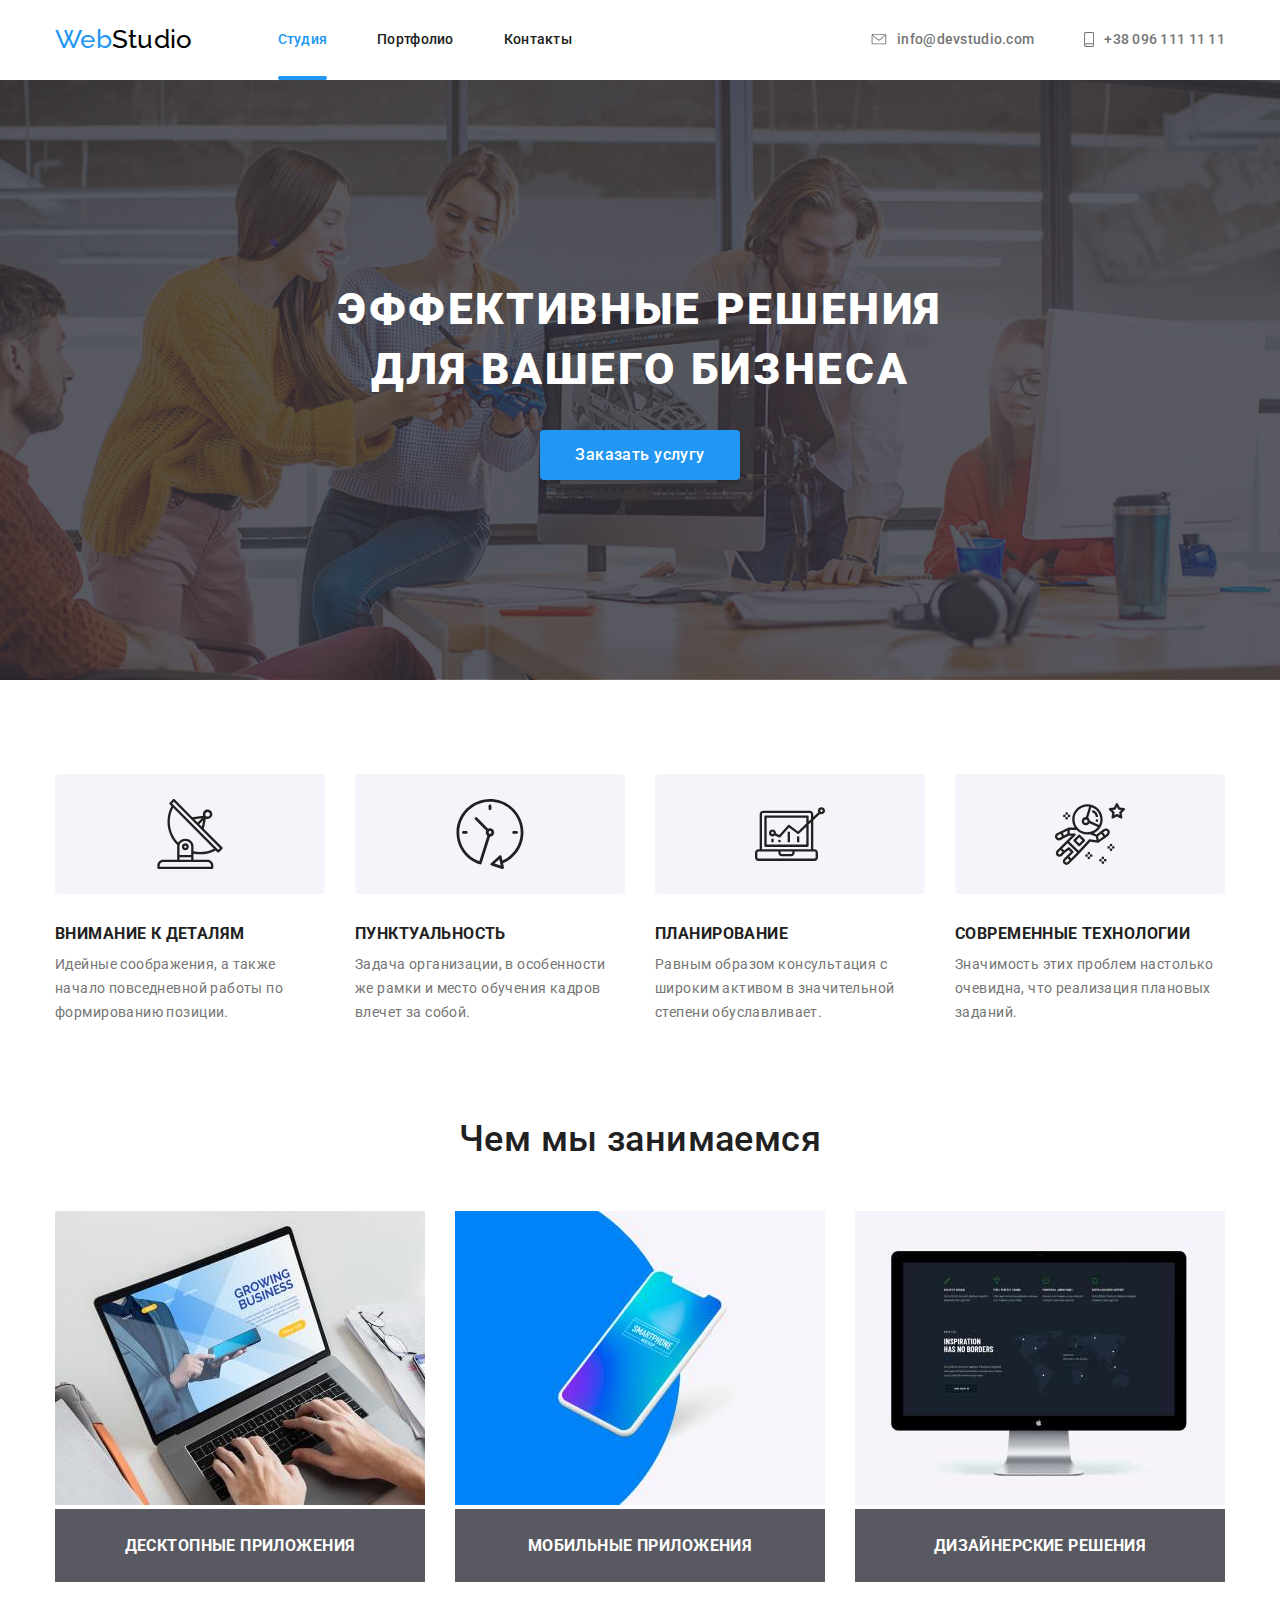
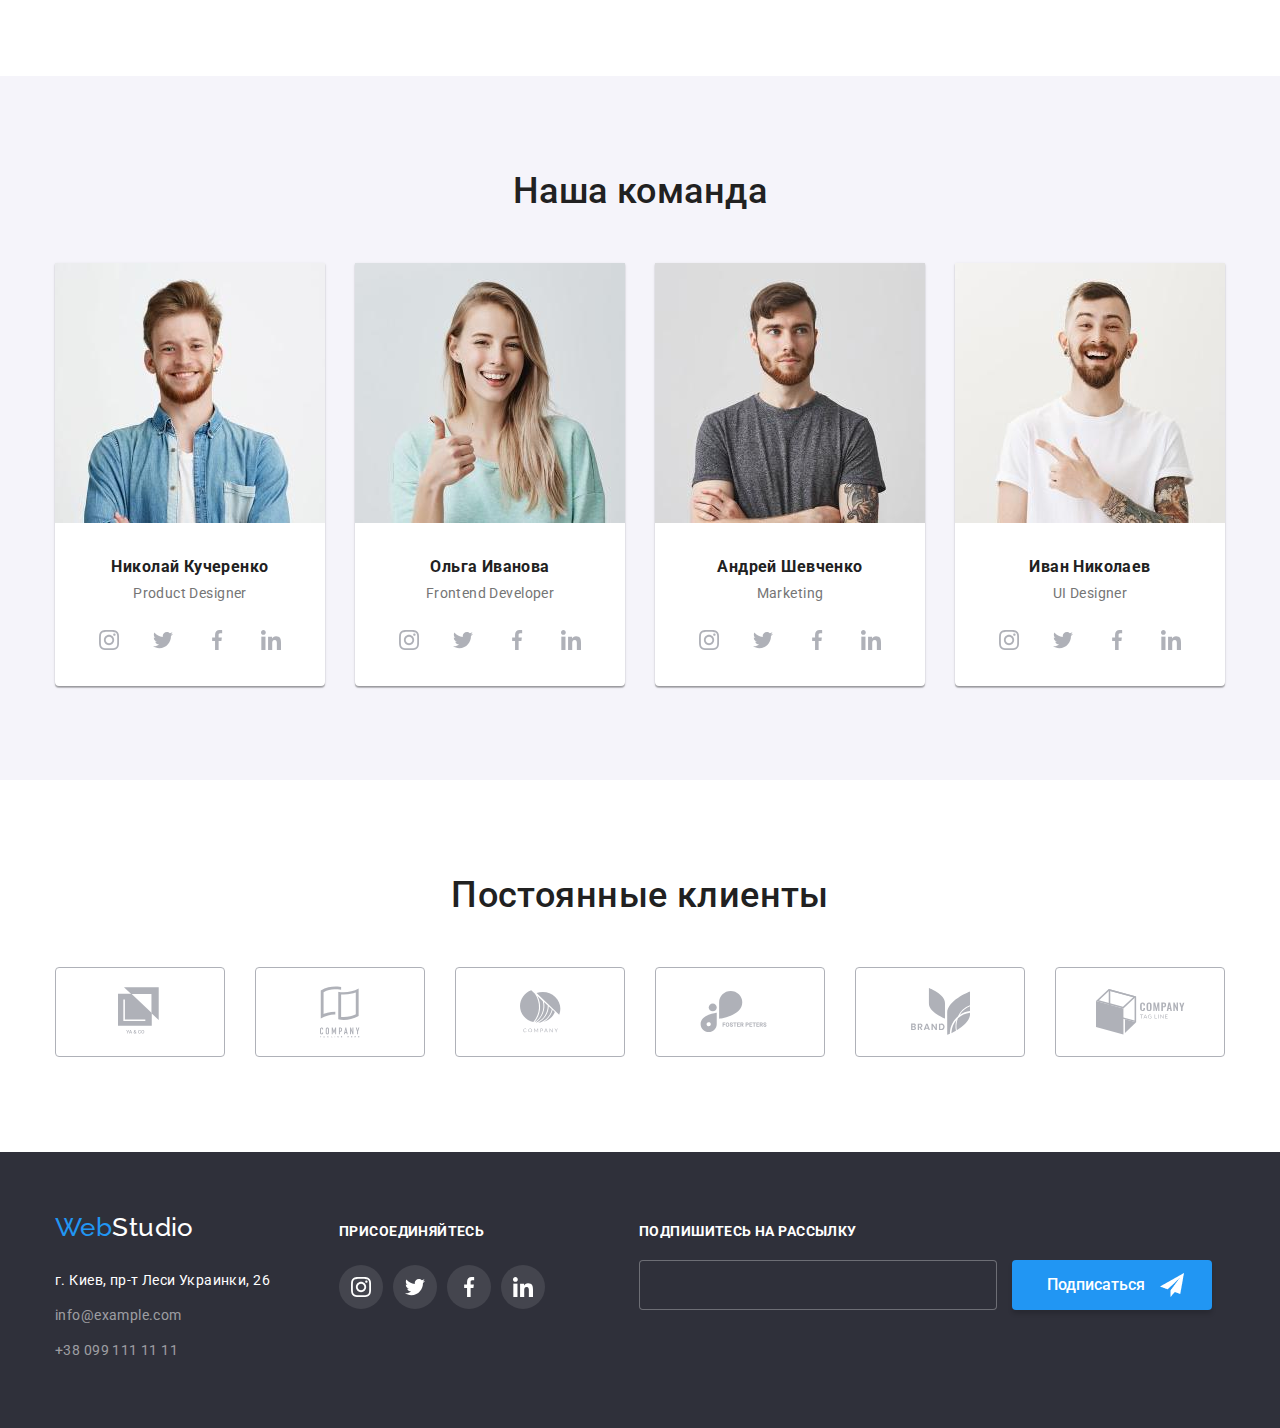
==== commit 07888d83: "Правка пути к картинкам секции О НАС" ====
--- a/index.html
+++ b/index.html
@@ -107,19 +107,19 @@
         <h2>Чем мы занимаемся</h2>
         <ul class="what-we-do-items list">
           <li>
-            <img src="./images/What-we-do/do-img.jpg" alt="Десктопные приложения">
+            <img src="./images/what-we-do/do-img.jpg" alt="Десктопные приложения">
             <a class="link" href="">
               <h3>Десктопные приложения</h3>
             </a>
           </li>
           <li>
-            <img src="./images/What-we-do/do-box.jpg" alt="Мобильные приложения">
+            <img src="./images/what-we-do/do-box.jpg" alt="Мобильные приложения">
             <a class="link" href="">
               <h3>Мобильные приложения</h3>
             </a>
           </li>
           <li>
-            <img src="./images/What-we-do/do-img2.jpg" alt="Дизайнерские решения">
+            <img src="./images/what-we-do/do-img2.jpg" alt="Дизайнерские решения">
             <a class="link" href="">
               <h3>Дизайнерские решения</h3>
             </a>
